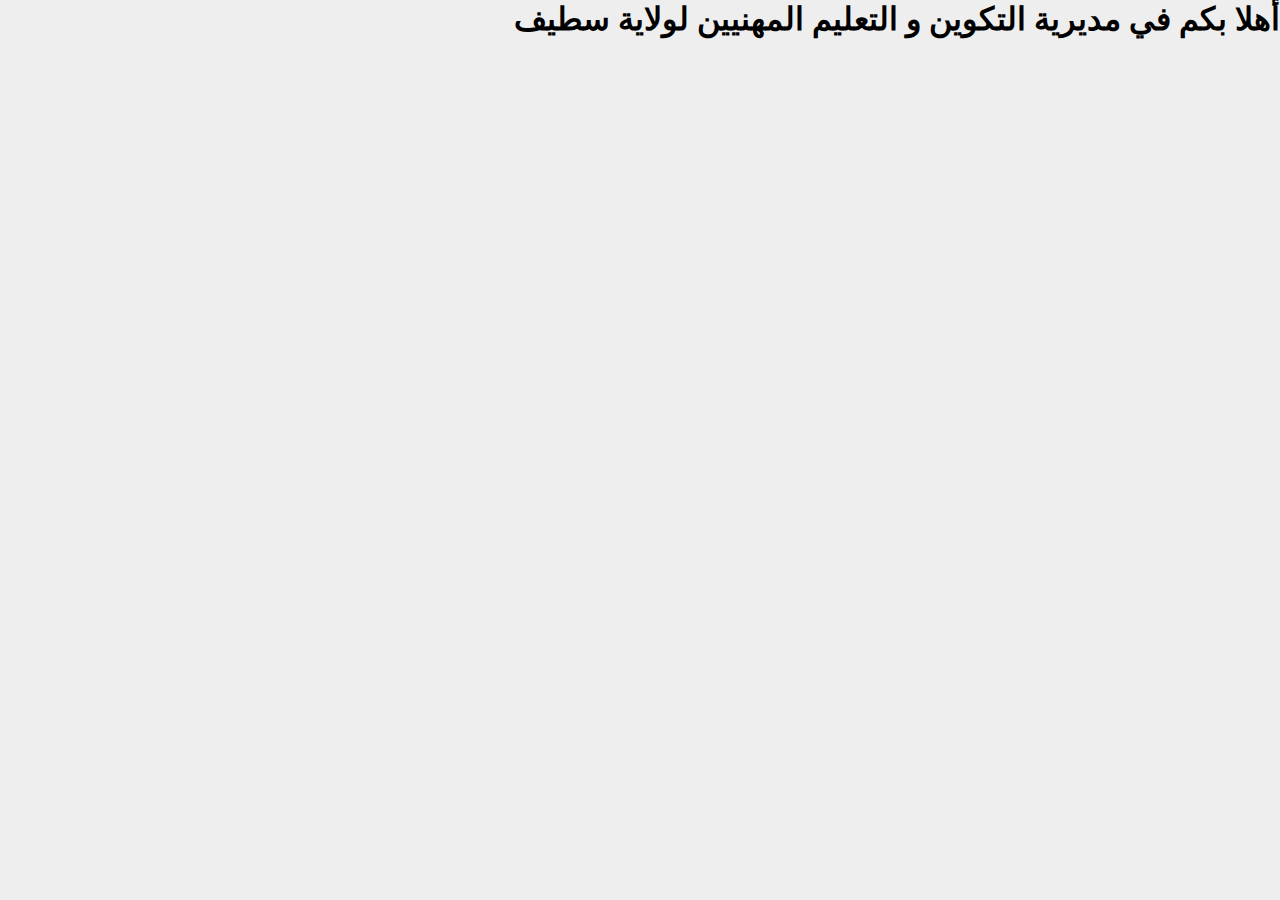
==== index.html @ 16836e50 "testing the link between html and css files" ====
<!DOCTYPE html>
<html lang="ar" dir="rtl">
<head>
	<meta charset="UTF-8">
	<meta name="viewport" content="width=device-width, initial-scale=1.0">
	<title>DFP SETIF</title>
	<link rel="stylesheet" href="https://cdnjs.cloudflare.com/ajax/libs/font-awesome/4.7.0/css/font-awesome.min.css">
	<link rel="stylesheet" href = "style.css">
</head>
<body>
</body>
	<h1>أهلا بكم في مديرية التكوين و التعليم المهنيين لولاية سطيف</h1>
</html>
---- style.css ----
* {
	margin : 0;
	padding: 0;
	background : #EEE;
}
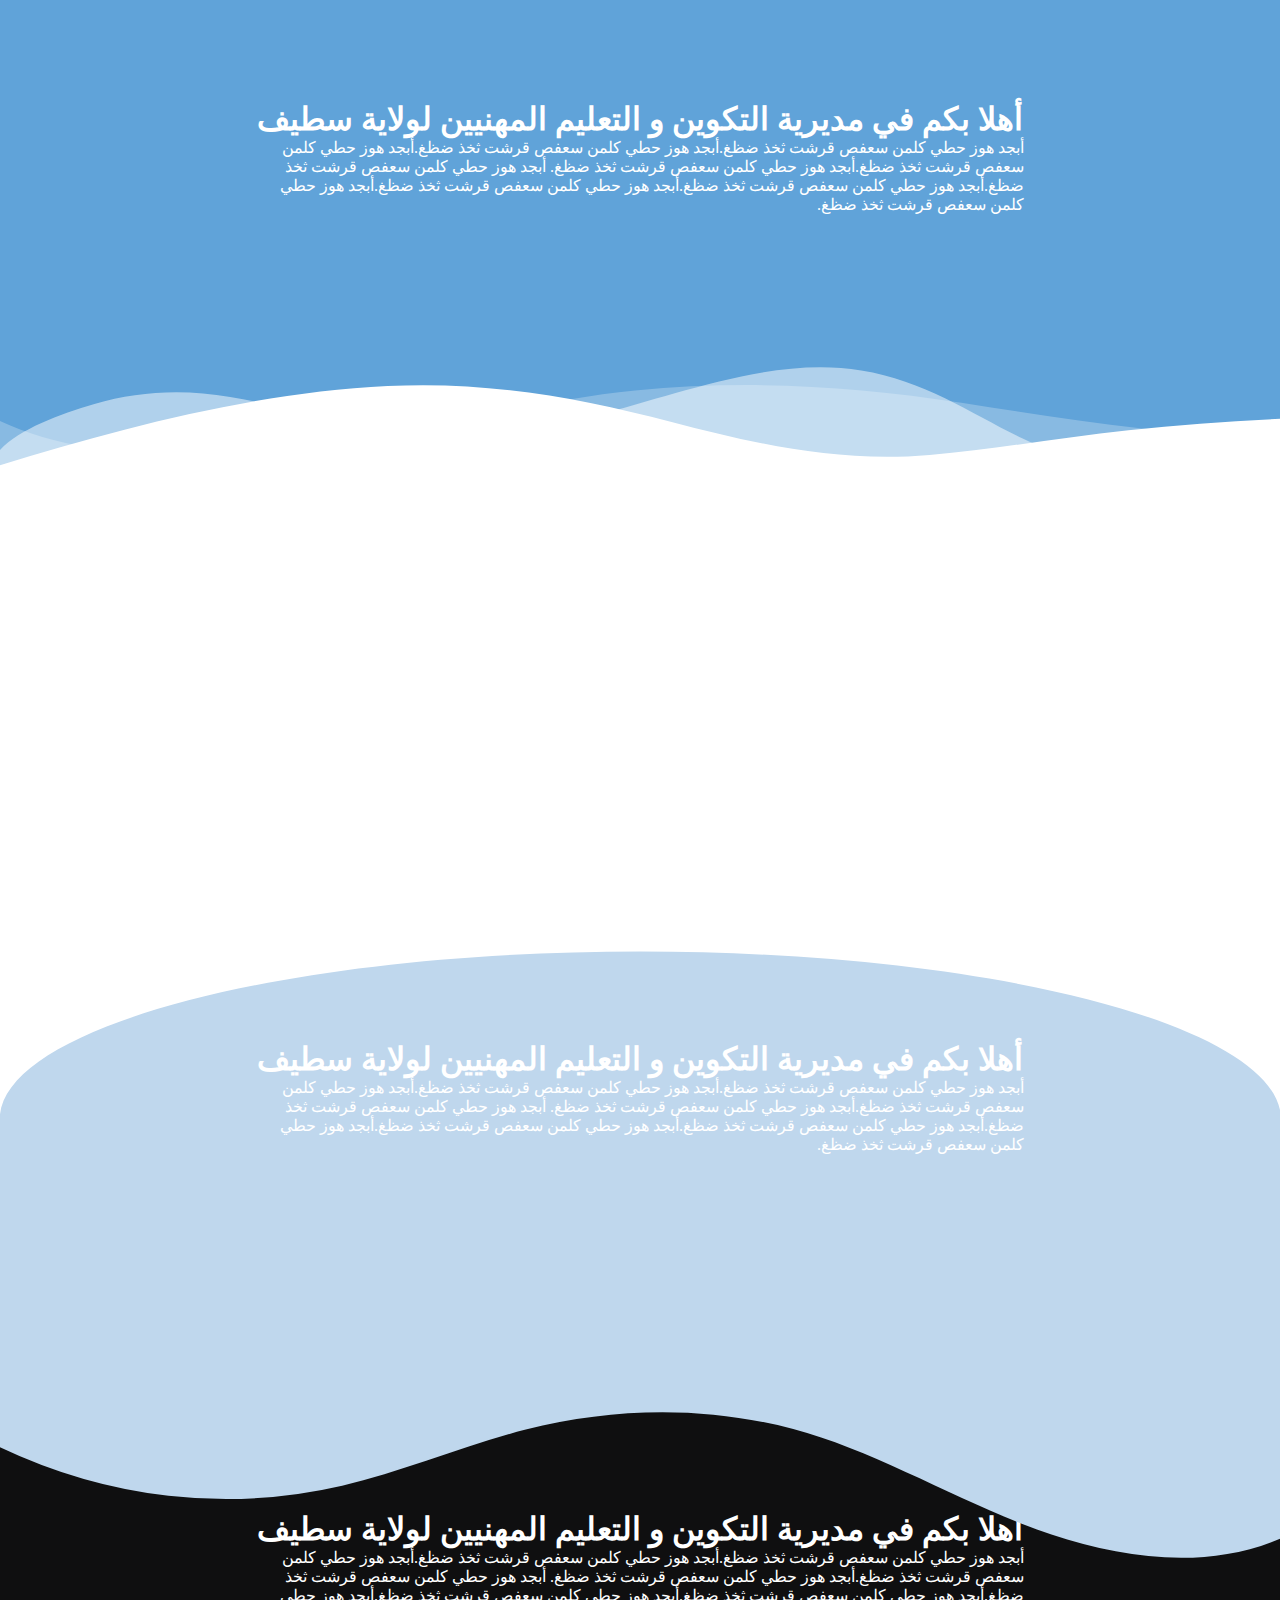
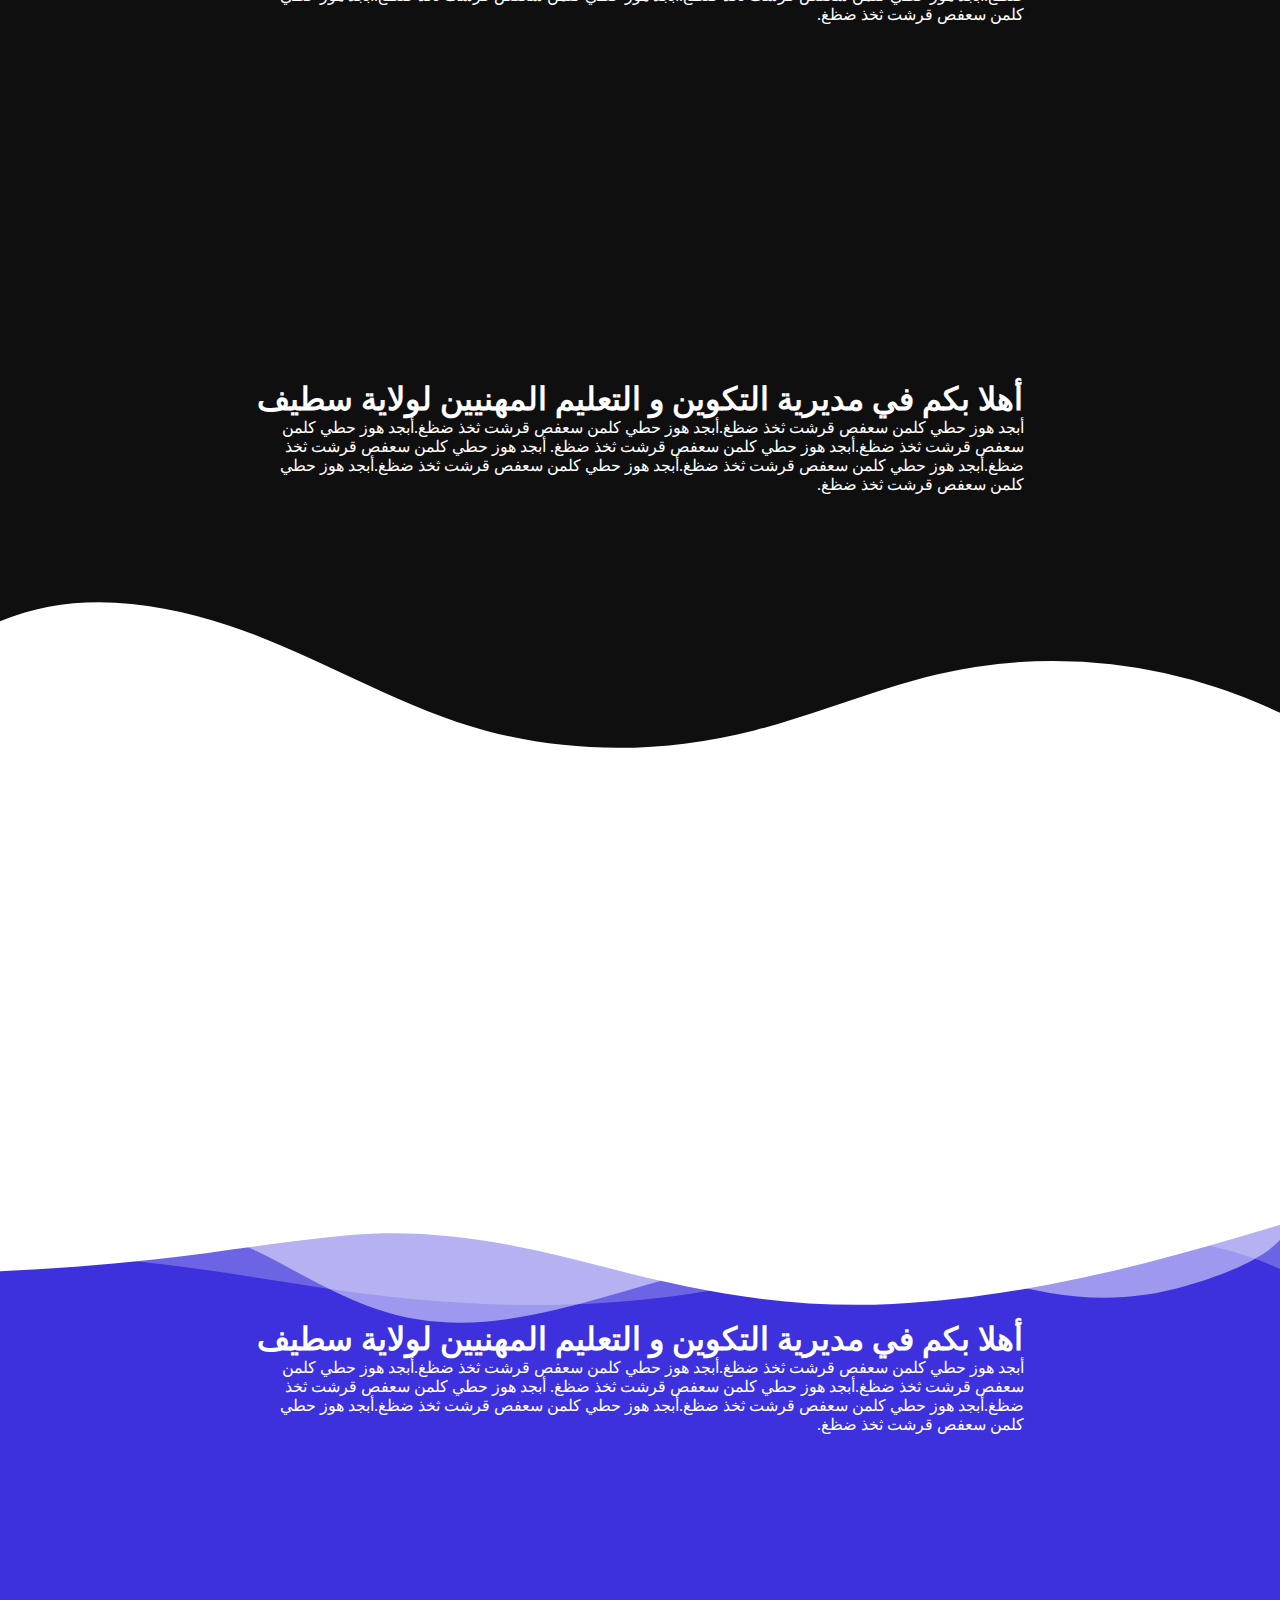
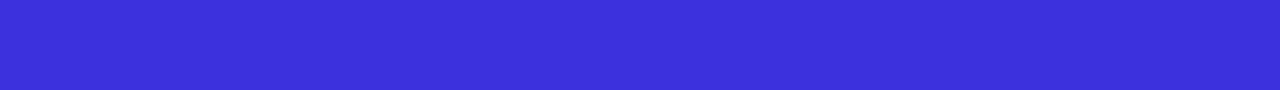
==== commit 7351219a: "creation of the sections of the project" ====
--- a/index.html
+++ b/index.html
@@ -9,5 +9,69 @@
 </head>
 <body>
 </body>
-	<h1>أهلا بكم في مديرية التكوين و التعليم المهنيين لولاية سطيف</h1>
+	<section class="blue-grotto">
+		<h1>أهلا بكم في مديرية التكوين و التعليم المهنيين لولاية سطيف</h1>
+		<p>أبجد هوز حطي كلمن سعفص قرشت ثخذ ضظغ.أبجد هوز حطي كلمن سعفص قرشت ثخذ ضظغ.أبجد هوز حطي كلمن سعفص قرشت ثخذ ضظغ.أبجد هوز حطي كلمن سعفص قرشت ثخذ ضظغ.
+			أبجد هوز حطي كلمن سعفص قرشت ثخذ ضظغ.أبجد هوز حطي كلمن سعفص قرشت ثخذ ضظغ.أبجد هوز حطي كلمن سعفص قرشت ثخذ ضظغ.أبجد هوز حطي كلمن سعفص قرشت ثخذ ضظغ.</p>
+		<div class="wave">
+			<svg data-name="Layer 1" xmlns="http://www.w3.org/2000/svg" viewBox="0 0 1200 120" preserveAspectRatio="none">
+				<path d="M0,0V46.29c47.79,22.2,103.59,32.17,158,28,70.36-5.37,136.33-33.31,206.8-37.5C438.64,32.43,512.34,53.67,583,72.05c69.27,18,138.3,24.88,209.4,13.08,36.15-6,69.85-17.84,104.45-29.34C989.49,25,1113-14.29,1200,52.47V0Z" opacity=".25" class="shape-fill"></path>
+				<path d="M0,0V15.81C13,36.92,27.64,56.86,47.69,72.05,99.41,111.27,165,111,224.58,91.58c31.15-10.15,60.09-26.07,89.67-39.8,40.92-19,84.73-46,130.83-49.67,36.26-2.85,70.9,9.42,98.6,31.56,31.77,25.39,62.32,62,103.63,73,40.44,10.79,81.35-6.69,119.13-24.28s75.16-39,116.92-43.05c59.73-5.85,113.28,22.88,168.9,38.84,30.2,8.66,59,6.17,87.09-7.5,22.43-10.89,48-26.93,60.65-49.24V0Z" opacity=".5" class="shape-fill"></path>
+				<path d="M0,0V5.63C149.93,59,314.09,71.32,475.83,42.57c43-7.64,84.23-20.12,127.61-26.46,59-8.63,112.48,12.24,165.56,35.4C827.93,77.22,886,95.24,951.2,90c86.53-7,172.46-45.71,248.8-84.81V0Z" class="shape-fill"></path>
+			</svg>
+		</div>
+	</section>
+	<section>
+		<h1>أهلا بكم في مديرية التكوين و التعليم المهنيين لولاية سطيف</h1>
+		<p>أبجد هوز حطي كلمن سعفص قرشت ثخذ ضظغ.أبجد هوز حطي كلمن سعفص قرشت ثخذ ضظغ.أبجد هوز حطي كلمن سعفص قرشت ثخذ ضظغ.أبجد هوز حطي كلمن سعفص قرشت ثخذ ضظغ.
+			أبجد هوز حطي كلمن سعفص قرشت ثخذ ضظغ.أبجد هوز حطي كلمن سعفص قرشت ثخذ ضظغ.أبجد هوز حطي كلمن سعفص قرشت ثخذ ضظغ.أبجد هوز حطي كلمن سعفص قرشت ثخذ ضظغ.</p>
+	</section>
+	<section class= "blue-baby">
+		<h1>أهلا بكم في مديرية التكوين و التعليم المهنيين لولاية سطيف</h1>
+		<p>أبجد هوز حطي كلمن سعفص قرشت ثخذ ضظغ.أبجد هوز حطي كلمن سعفص قرشت ثخذ ضظغ.أبجد هوز حطي كلمن سعفص قرشت ثخذ ضظغ.أبجد هوز حطي كلمن سعفص قرشت ثخذ ضظغ.
+			أبجد هوز حطي كلمن سعفص قرشت ثخذ ضظغ.أبجد هوز حطي كلمن سعفص قرشت ثخذ ضظغ.أبجد هوز حطي كلمن سعفص قرشت ثخذ ضظغ.أبجد هوز حطي كلمن سعفص قرشت ثخذ ضظغ.</p>
+		<div class="wave2">
+			<svg data-name="Layer 1" xmlns="http://www.w3.org/2000/svg" viewBox="0 0 1200 120" preserveAspectRatio="none">
+				<path d="M600,112.77C268.63,112.77,0,65.52,0,7.23V120H1200V7.23C1200,65.52,931.37,112.77,600,112.77Z" class="shape-fill"></path>
+			</svg>
+		</div>
+	</section>
+	<section class="dark">
+		<h1>أهلا بكم في مديرية التكوين و التعليم المهنيين لولاية سطيف</h1>
+		<p>أبجد هوز حطي كلمن سعفص قرشت ثخذ ضظغ.أبجد هوز حطي كلمن سعفص قرشت ثخذ ضظغ.أبجد هوز حطي كلمن سعفص قرشت ثخذ ضظغ.أبجد هوز حطي كلمن سعفص قرشت ثخذ ضظغ.
+			أبجد هوز حطي كلمن سعفص قرشت ثخذ ضظغ.أبجد هوز حطي كلمن سعفص قرشت ثخذ ضظغ.أبجد هوز حطي كلمن سعفص قرشت ثخذ ضظغ.أبجد هوز حطي كلمن سعفص قرشت ثخذ ضظغ.</p>
+			<div class="wave3">
+				<svg data-name="Layer 1" xmlns="http://www.w3.org/2000/svg" viewBox="0 0 1200 120" preserveAspectRatio="none">
+					<path d="M321.39,56.44c58-10.79,114.16-30.13,172-41.86,82.39-16.72,168.19-17.73,250.45-.39C823.78,31,906.67,72,985.66,92.83c70.05,18.48,146.53,26.09,214.34,3V0H0V27.35A600.21,600.21,0,0,0,321.39,56.44Z" class="shape-fill"></path>
+				</svg>
+			</div>
+	</section>
+	<section class="dark">
+		<h1>أهلا بكم في مديرية التكوين و التعليم المهنيين لولاية سطيف</h1>
+		<p>أبجد هوز حطي كلمن سعفص قرشت ثخذ ضظغ.أبجد هوز حطي كلمن سعفص قرشت ثخذ ضظغ.أبجد هوز حطي كلمن سعفص قرشت ثخذ ضظغ.أبجد هوز حطي كلمن سعفص قرشت ثخذ ضظغ.
+			أبجد هوز حطي كلمن سعفص قرشت ثخذ ضظغ.أبجد هوز حطي كلمن سعفص قرشت ثخذ ضظغ.أبجد هوز حطي كلمن سعفص قرشت ثخذ ضظغ.أبجد هوز حطي كلمن سعفص قرشت ثخذ ضظغ.</p>
+		<div class="wave4">
+			<svg data-name="Layer 1" xmlns="http://www.w3.org/2000/svg" viewBox="0 0 1200 120" preserveAspectRatio="none">
+				<path d="M321.39,56.44c58-10.79,114.16-30.13,172-41.86,82.39-16.72,168.19-17.73,250.45-.39C823.78,31,906.67,72,985.66,92.83c70.05,18.48,146.53,26.09,214.34,3V0H0V27.35A600.21,600.21,0,0,0,321.39,56.44Z" class="shape-fill"></path>
+			</svg>
+		</div>
+	</section>
+	
+	<section class= "">
+		<h1>أهلا بكم في مديرية التكوين و التعليم المهنيين لولاية سطيف</h1>
+		<p>أبجد هوز حطي كلمن سعفص قرشت ثخذ ضظغ.أبجد هوز حطي كلمن سعفص قرشت ثخذ ضظغ.أبجد هوز حطي كلمن سعفص قرشت ثخذ ضظغ.أبجد هوز حطي كلمن سعفص قرشت ثخذ ضظغ.
+			أبجد هوز حطي كلمن سعفص قرشت ثخذ ضظغ.أبجد هوز حطي كلمن سعفص قرشت ثخذ ضظغ.أبجد هوز حطي كلمن سعفص قرشت ثخذ ضظغ.أبجد هوز حطي كلمن سعفص قرشت ثخذ ضظغ.</p>
+	</section>
+	<section class= "blue">
+		<h1>أهلا بكم في مديرية التكوين و التعليم المهنيين لولاية سطيف</h1>
+		<p>أبجد هوز حطي كلمن سعفص قرشت ثخذ ضظغ.أبجد هوز حطي كلمن سعفص قرشت ثخذ ضظغ.أبجد هوز حطي كلمن سعفص قرشت ثخذ ضظغ.أبجد هوز حطي كلمن سعفص قرشت ثخذ ضظغ.
+			أبجد هوز حطي كلمن سعفص قرشت ثخذ ضظغ.أبجد هوز حطي كلمن سعفص قرشت ثخذ ضظغ.أبجد هوز حطي كلمن سعفص قرشت ثخذ ضظغ.أبجد هوز حطي كلمن سعفص قرشت ثخذ ضظغ.</p>
+		<div class="wave-footer">
+			<svg data-name="Layer 1" xmlns="http://www.w3.org/2000/svg" viewBox="0 0 1200 120" preserveAspectRatio="none">
+				<path d="M0,0V46.29c47.79,22.2,103.59,32.17,158,28,70.36-5.37,136.33-33.31,206.8-37.5C438.64,32.43,512.34,53.67,583,72.05c69.27,18,138.3,24.88,209.4,13.08,36.15-6,69.85-17.84,104.45-29.34C989.49,25,1113-14.29,1200,52.47V0Z" opacity=".25" class="shape-fill"></path>
+				<path d="M0,0V15.81C13,36.92,27.64,56.86,47.69,72.05,99.41,111.27,165,111,224.58,91.58c31.15-10.15,60.09-26.07,89.67-39.8,40.92-19,84.73-46,130.83-49.67,36.26-2.85,70.9,9.42,98.6,31.56,31.77,25.39,62.32,62,103.63,73,40.44,10.79,81.35-6.69,119.13-24.28s75.16-39,116.92-43.05c59.73-5.85,113.28,22.88,168.9,38.84,30.2,8.66,59,6.17,87.09-7.5,22.43-10.89,48-26.93,60.65-49.24V0Z" opacity=".5" class="shape-fill"></path>
+				<path d="M0,0V5.63C149.93,59,314.09,71.32,475.83,42.57c43-7.64,84.23-20.12,127.61-26.46,59-8.63,112.48,12.24,165.56,35.4C827.93,77.22,886,95.24,951.2,90c86.53-7,172.46-45.71,248.8-84.81V0Z" class="shape-fill"></path>
+			</svg>
+		</div>
+	</section>
 </html>--- a/style.css
+++ b/style.css
@@ -1,5 +1,128 @@
+@import url('https://fonts.googleapis.com/css2?family=El+Messiri:wght@400;500;600&display=swap');
 * {
 	margin : 0;
 	padding: 0;
-	background : #EEE;
+	font-family : 'Playfair Display',serif;
+	color : #FFF;
+}
+section {
+	position : relative;
+	display : flex;
+	flex-direction : column;
+	align-items : center;
+	min-height : 30vh;
+	padding : 100px 20vw;
+}
+.blue {
+	background : #3c31dd;
+}
+.blue-grotto {
+	background-color : #60A3D9;
+}
+.blue-baby {
+	background-color : #BFD7ED;
+}
+.red-orange {
+	background : #FF4500;
+}
+.pink {
+	background : #ff0066;
+}
+.dark {
+	background : #0f0f10;
+}
+
+.wave {
+    position: absolute;
+    bottom: 0;
+    left: 0;
+    width: 100%;
+    overflow: hidden;
+    line-height: 0;
+    transform: rotate(180deg);
+}
+
+.wave svg {
+    position: relative;
+    display: block;
+    width: calc(146% + 1.3px);
+    height: 112px;
+}
+
+.wave2 {
+    position: absolute;
+    top: 0;
+    left: 0;
+    width: 100%;
+    overflow: hidden;
+    line-height: 0;
+    transform: rotate(180deg);
+}
+
+.wave2 svg {
+    position: relative;
+    display: block;
+    width: calc(100% + 1.3px);
+    height: 191px;
+}
+.wave .shape-fill,
+.wave2 .shape-fill,
+.wave4 .shape-fill {
+    fill: #FFFFFF;
+}
+
+.wave3 {
+    position: absolute;
+    top: 0;
+    left: 0;
+    width: 100%;
+    overflow: hidden;
+    line-height: 0;
+}
+
+.wave3 svg {
+    position: relative;
+    display: block;
+    width: calc(100% + 1.3px);
+    height: 161px;
+}
+
+.wave3 .shape-fill {
+    fill: #BFD7ED;
+}
+.wave4 {
+    position: absolute;
+    bottom: 0;
+    left: 0;
+    width: 100%;
+    overflow: hidden;
+    line-height: 0;
+    transform: rotate(180deg);
+}
+
+.wave4 svg {
+    position: relative;
+    display: block;
+    width: calc(100% + 1.3px);
+    height: 161px;
+}
+
+.wave-footer {
+    position: absolute;
+    top: 0;
+    left: 0;
+    width: 100%;
+    overflow: hidden;
+    line-height: 0;
+}
+
+.wave-footer svg {
+    position: relative;
+    display: block;
+    width: calc(146% + 1.3px);
+    height: 112px;
+}
+
+.wave-footer {
+    fill: #FFFFFF;
 }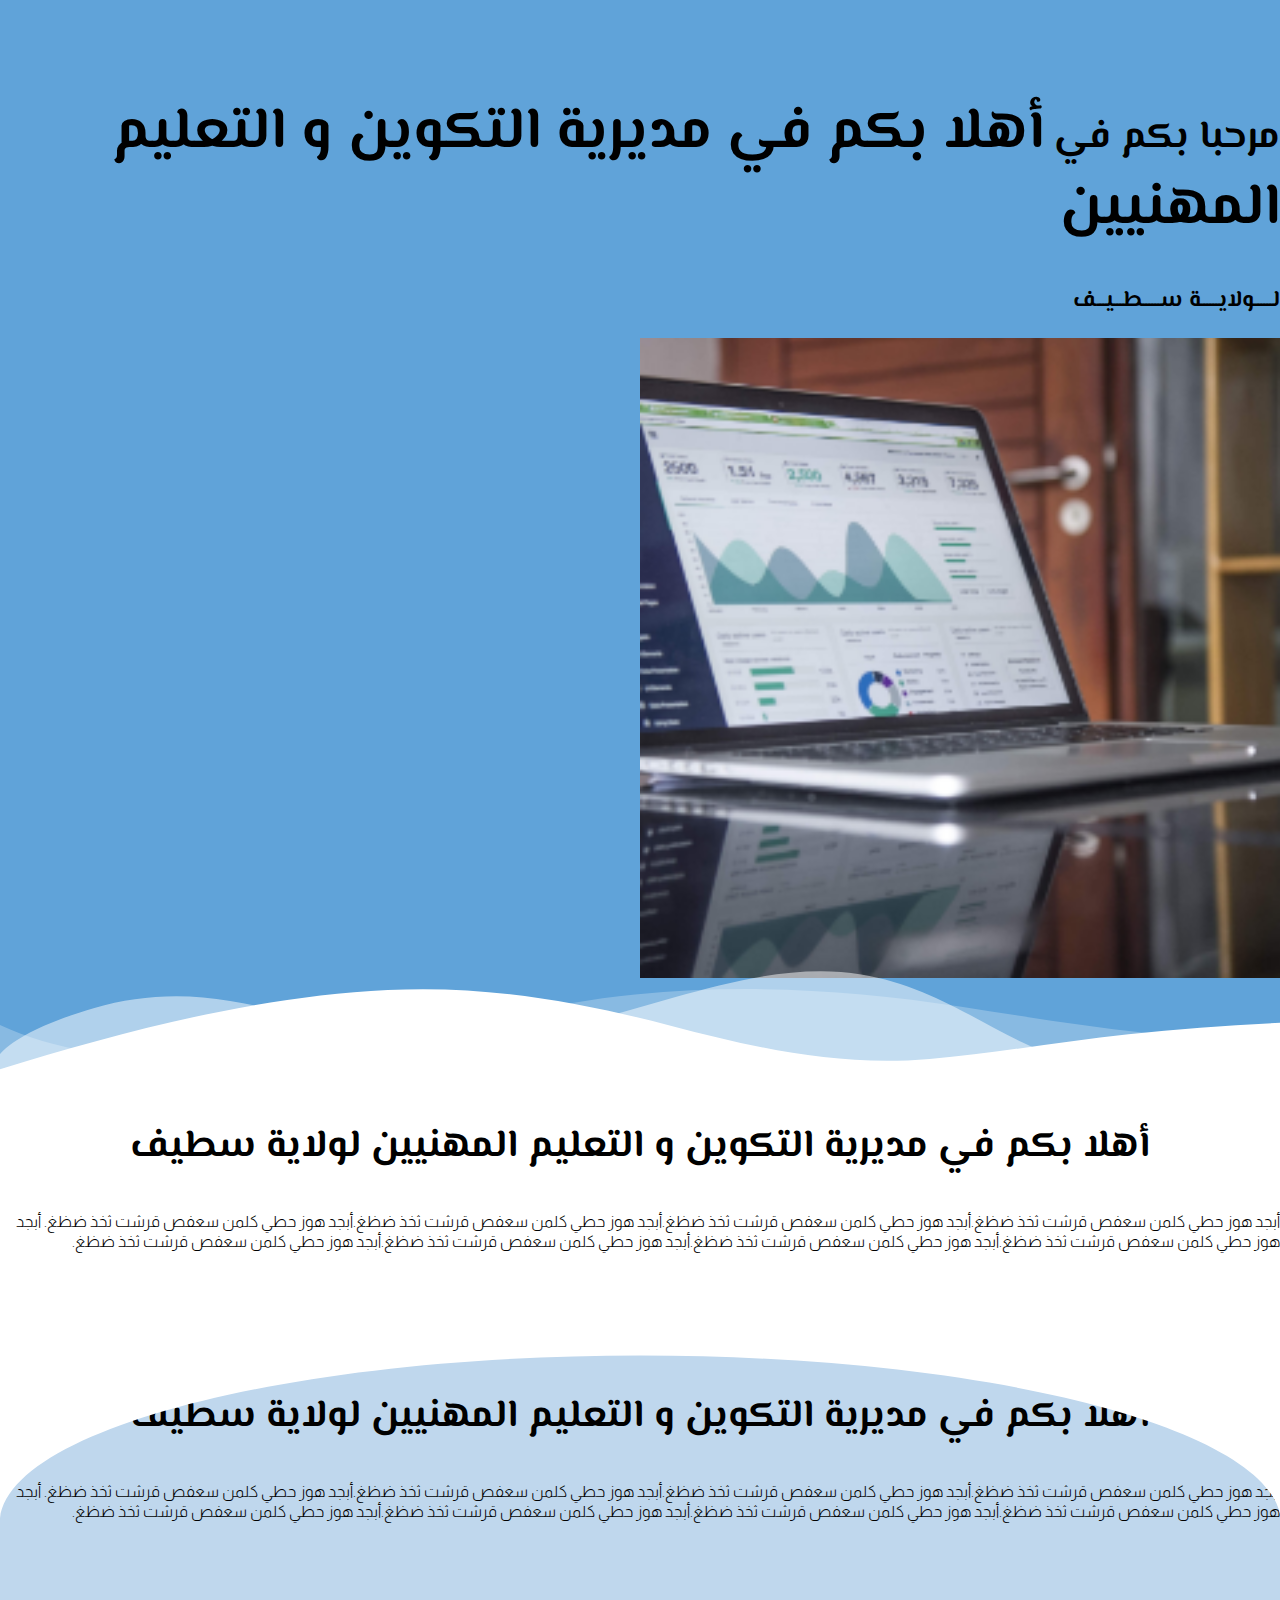
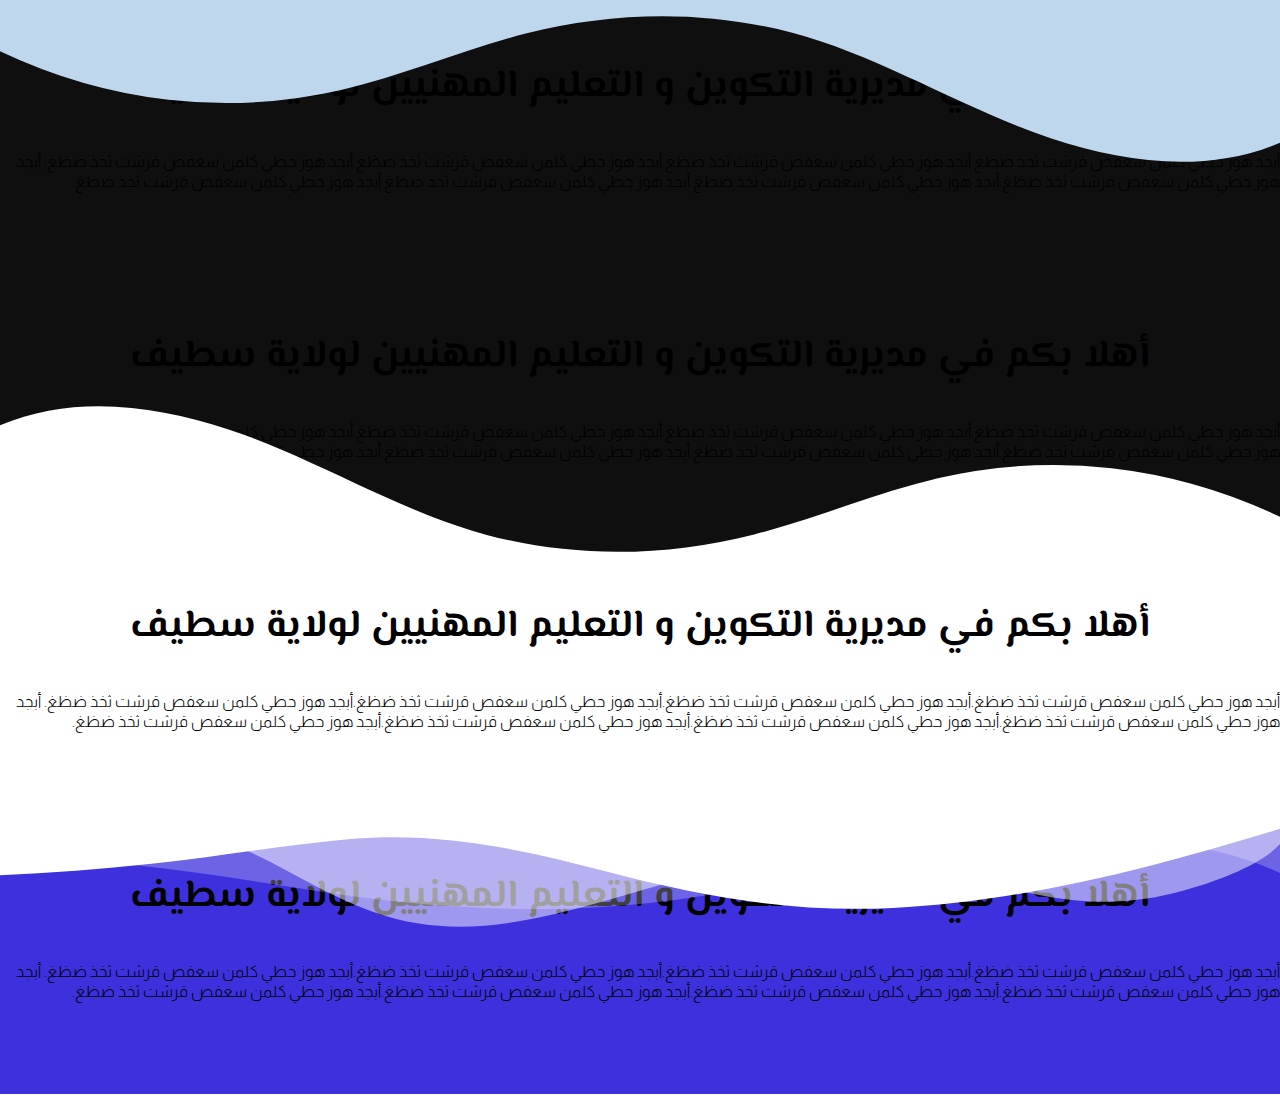
==== commit c0123855: "add header code, img folder" ====
--- a/index.html
+++ b/index.html
@@ -10,9 +10,13 @@
 <body>
 </body>
 	<section class="blue-grotto">
-		<h1>أهلا بكم في مديرية التكوين و التعليم المهنيين لولاية سطيف</h1>
-		<p>أبجد هوز حطي كلمن سعفص قرشت ثخذ ضظغ.أبجد هوز حطي كلمن سعفص قرشت ثخذ ضظغ.أبجد هوز حطي كلمن سعفص قرشت ثخذ ضظغ.أبجد هوز حطي كلمن سعفص قرشت ثخذ ضظغ.
-			أبجد هوز حطي كلمن سعفص قرشت ثخذ ضظغ.أبجد هوز حطي كلمن سعفص قرشت ثخذ ضظغ.أبجد هوز حطي كلمن سعفص قرشت ثخذ ضظغ.أبجد هوز حطي كلمن سعفص قرشت ثخذ ضظغ.</p>
+		<header class="hero">
+			<div class="intro">
+				<h1 class = "title">مرحبا بكم في <strong>أهلا بكم في مديرية التكوين و التعليم المهنيين </strong></h1>
+				<h3 class = "subtitle section__sebtitle--intro">لــــــولايــــــة ســــــطـــيـــف</h3>
+				<img src = "img/component6.png" alt = "" class= "intro-img">
+			</div>
+		</header>	
 		<div class="wave">
 			<svg data-name="Layer 1" xmlns="http://www.w3.org/2000/svg" viewBox="0 0 1200 120" preserveAspectRatio="none">
 				<path d="M0,0V46.29c47.79,22.2,103.59,32.17,158,28,70.36-5.37,136.33-33.31,206.8-37.5C438.64,32.43,512.34,53.67,583,72.05c69.27,18,138.3,24.88,209.4,13.08,36.15-6,69.85-17.84,104.45-29.34C989.49,25,1113-14.29,1200,52.47V0Z" opacity=".25" class="shape-fill"></path>
--- a/style.css
+++ b/style.css
@@ -1,9 +1,61 @@
 @import url('https://fonts.googleapis.com/css2?family=El+Messiri:wght@400;500;600&display=swap');
-* {
+
+@import url('https://fonts.googleapis.com/css2?family=Almarai:wght@300;400;700;800&display=swap');
+/* set my common variables */
+:root{
+	--clr-white : #FFF;
+	--clr-blue  : #3c31dd;
+	--clr-blue-baby : #BFD7ED;
+	--clr-blue-grotto : #60A3D9;
+	--clr-red-orange : #FF4500;
+	--clr-dark : #0f0f10;
+	
+	--ff-primary : 'El Messiri', sans-serif;
+	--ff-accent  : 'Almarai', sans-serif;
+	
+	--fw-bold: 900;
+	
+	--bs : 0.25em 0.25em 0.75em rgba(0,0,0,0.25),
+			0.125em 0.125em 0.25em rgba(0,0,0,0.15);
+	--bs-accent : inset 5px 5px 5px rgba(0,0,0,0.2),
+				  inset -5px -5px 15px rgba(255,255,255,0.1),
+				  5px 5px 15px rgba(0,0,0,0.3),
+				  -5px -5px 15px rgba(255,255,255,0.1);
+	
+}
+/* set the common rules in css */
+*,
+*::before,
+*::after {
+	-webkit-box-sizing : border-box;
+	box-sizing : border-box;
+}
+html {
+	scroll-behavior : smooth;
+}
+body {
+	font-family : var(--ff-primary);
+	font-weight : 400;
+	font-size : 1.2125rem;
+	line-height : 1.3;
+}
+body,
+h1,
+h2,
+h3,
+p {
 	margin : 0;
-	padding: 0;
-	font-family : 'Playfair Display',serif;
-	color : #FFF;
+	margin-bottom : 1em;
+}
+p {
+	font-family : var(--ff-accent);
+	font-weight : 300;
+	font-size : 1rem;
+	line-height : 1.3;
+}
+strong {
+	font-weight : var(--fw-bold);
+	font-size : 1.5em;
 }
 section {
 	position : relative;
@@ -13,23 +65,52 @@
 	min-height : 30vh;
 	padding : 100px 20vw;
 }
+img {
+	display : block;
+	max-width : 100%;
+}
+@media (min-width : 40em){
+	img {
+		min-width : 50%;
+	}
+}
+.split {
+	display : flex;
+	flex-direction : column;
+}
+@media (min-width : 40em){
+	.split {
+		flex-direction : row;
+	}
+	.split > * {
+		flex-basis : 100%;
+	}
+	.split > * + * {
+		margin-right : 2em;
+	}
+} 
+.text-center {
+	text-align : center;
+}
+header,
+section {
+	padding : 3rem 0;
+}
 .blue {
-	background : #3c31dd;
+	background : var(--clr-blue);
 }
 .blue-grotto {
-	background-color : #60A3D9;
+	background-color : var(--clr-blue-grotto);
 }
 .blue-baby {
-	background-color : #BFD7ED;
+	background-color : var(--clr-blue-baby);
 }
 .red-orange {
-	background : #FF4500;
-}
-.pink {
-	background : #ff0066;
-}
+	background : var(--clr-red-orange);
+}
+
 .dark {
-	background : #0f0f10;
+	background : var(--clr-dark);
 }
 
 .wave {
@@ -68,7 +149,7 @@
 .wave .shape-fill,
 .wave2 .shape-fill,
 .wave4 .shape-fill {
-    fill: #FFFFFF;
+    fill: var(--clr-white);
 }
 
 .wave3 {
@@ -88,7 +169,7 @@
 }
 
 .wave3 .shape-fill {
-    fill: #BFD7ED;
+    fill: var(--clr-blue-baby);
 }
 .wave4 {
     position: absolute;
@@ -124,5 +205,5 @@
 }
 
 .wave-footer {
-    fill: #FFFFFF;
+    fill: var(--clr-white);
 }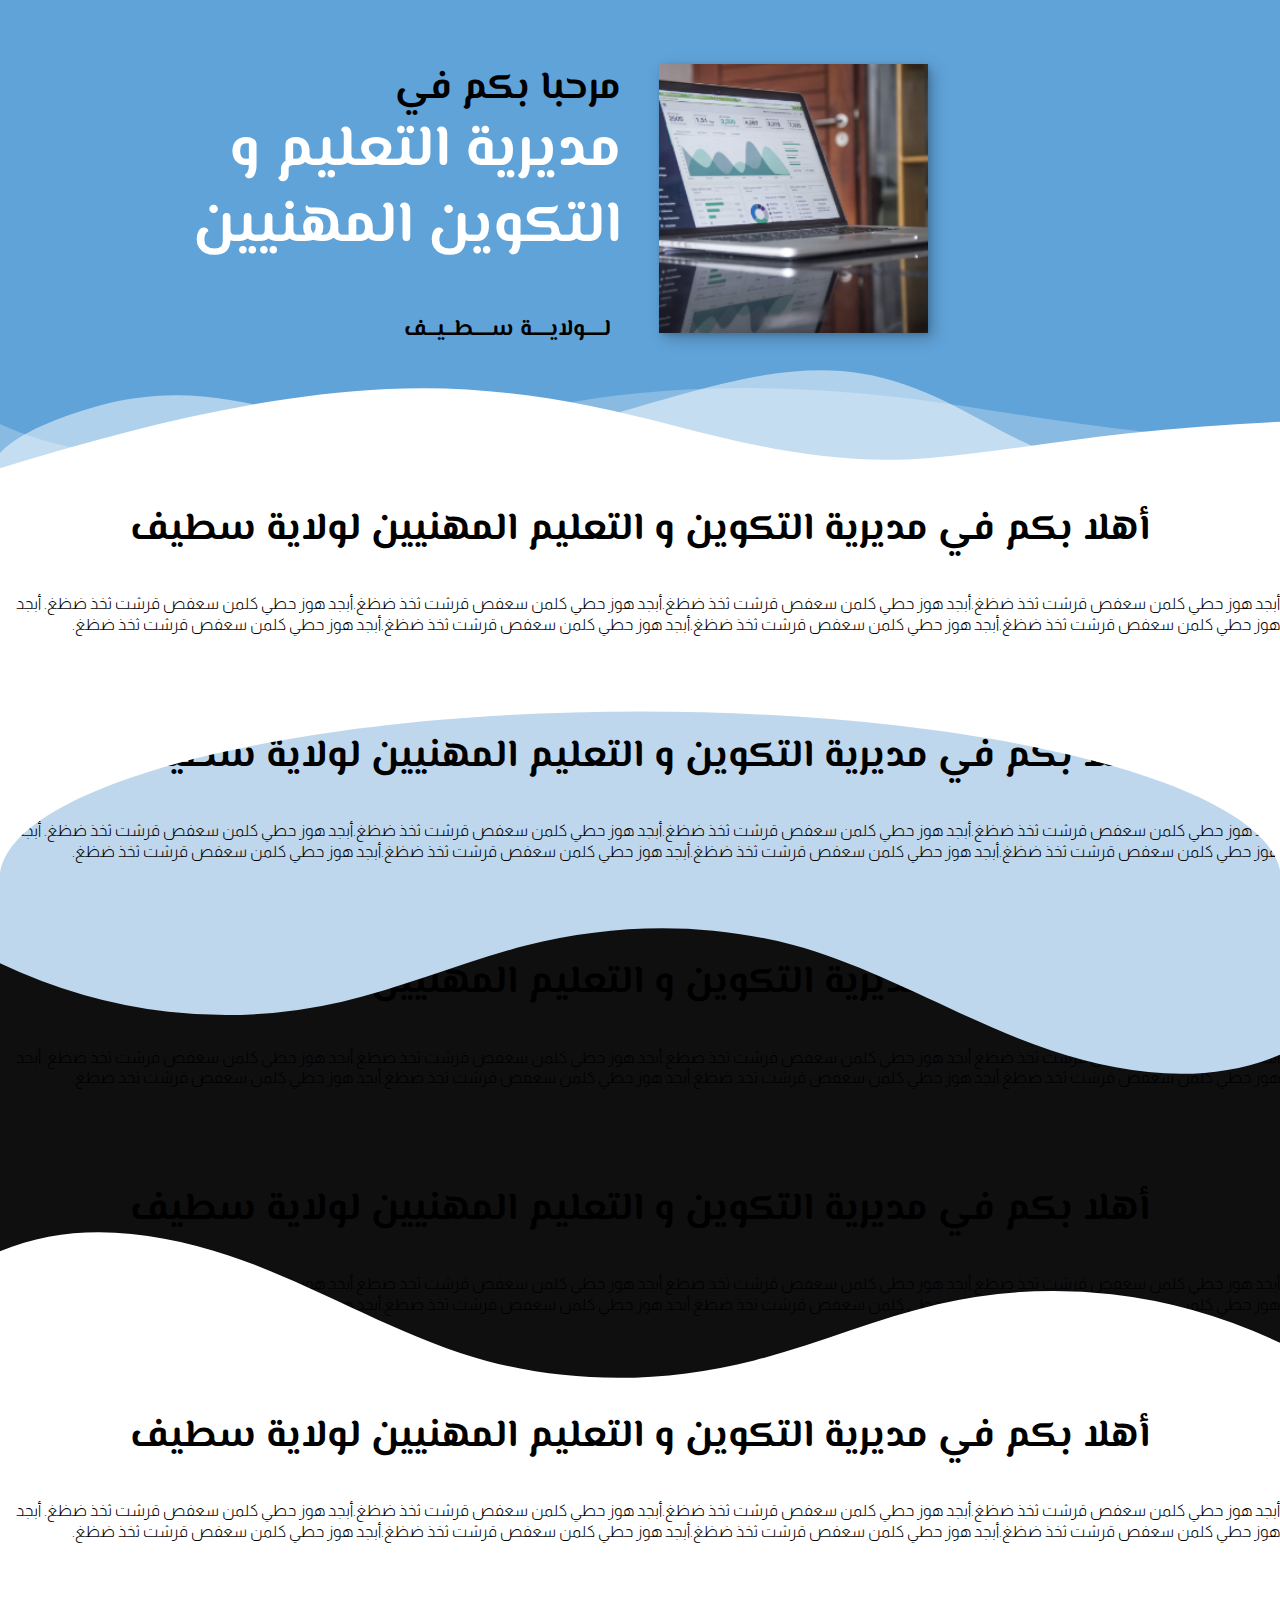
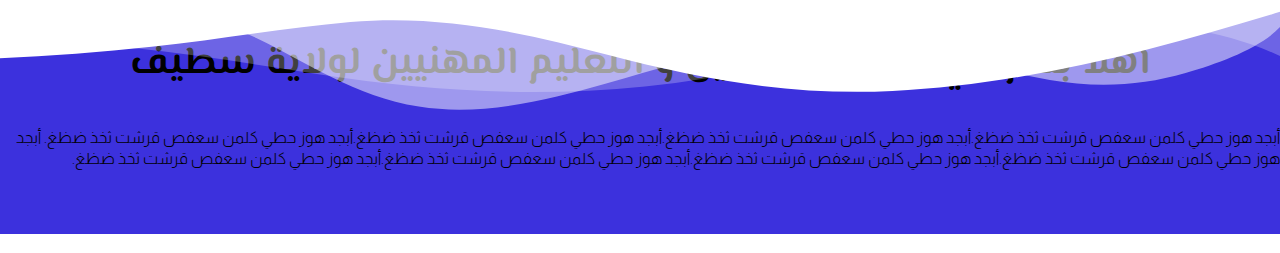
==== commit 0aa953a3: "fixing the header" ====
--- a/index.html
+++ b/index.html
@@ -10,11 +10,16 @@
 <body>
 </body>
 	<section class="blue-grotto">
-		<header class="hero">
-			<div class="intro">
-				<h1 class = "title">مرحبا بكم في <strong>أهلا بكم في مديرية التكوين و التعليم المهنيين </strong></h1>
+		<header class="hero text-center">
+			<div class="intro split">
+				<div>
+				<img src = "img/component6.png" alt = "" class= "intro-img">
+				</div>
+				<div class="intro__titles">
+				<h1 class = "title">مرحبا بكم في <strong>مديرية التعليم و التكوين المهنيين</strong></h1>
 				<h3 class = "subtitle section__sebtitle--intro">لــــــولايــــــة ســــــطـــيـــف</h3>
-				<img src = "img/component6.png" alt = "" class= "intro-img">
+				</div>
+				
 			</div>
 		</header>	
 		<div class="wave">
--- a/style.css
+++ b/style.css
@@ -62,8 +62,7 @@
 	display : flex;
 	flex-direction : column;
 	align-items : center;
-	min-height : 30vh;
-	padding : 100px 20vw;
+	
 }
 img {
 	display : block;
@@ -94,7 +93,7 @@
 }
 header,
 section {
-	padding : 3rem 0;
+	padding : 2rem 0 3rem;
 }
 .blue {
 	background : var(--clr-blue);
@@ -206,4 +205,43 @@
 
 .wave-footer {
     fill: var(--clr-white);
+}
+/*header section*/
+.title strong {
+	display : block;
+	color : var(--clr-white);
+}
+.subtitle {
+	padding : 10px;
+	background : var(--clr-primary-400);
+	color  : var(--clr-neutral-100);
+	margin-bottom : 1em;
+}
+.intro-img {
+	box-shadow : var(--bs);
+	/*float : left;*/
+
+}
+.intro {
+	padding : 0 1em;
+}
+
+.title {}
+.intro__titles {
+	
+	text-align : right;
+}
+.section__sebtitle--intro {
+	display : block;
+}
+@media (min-width : 600px){
+	.intro {
+	
+	}
+	.intro-img {
+		float : left;
+	}
+	.section__sebtitle--intro {
+		
+	}
 }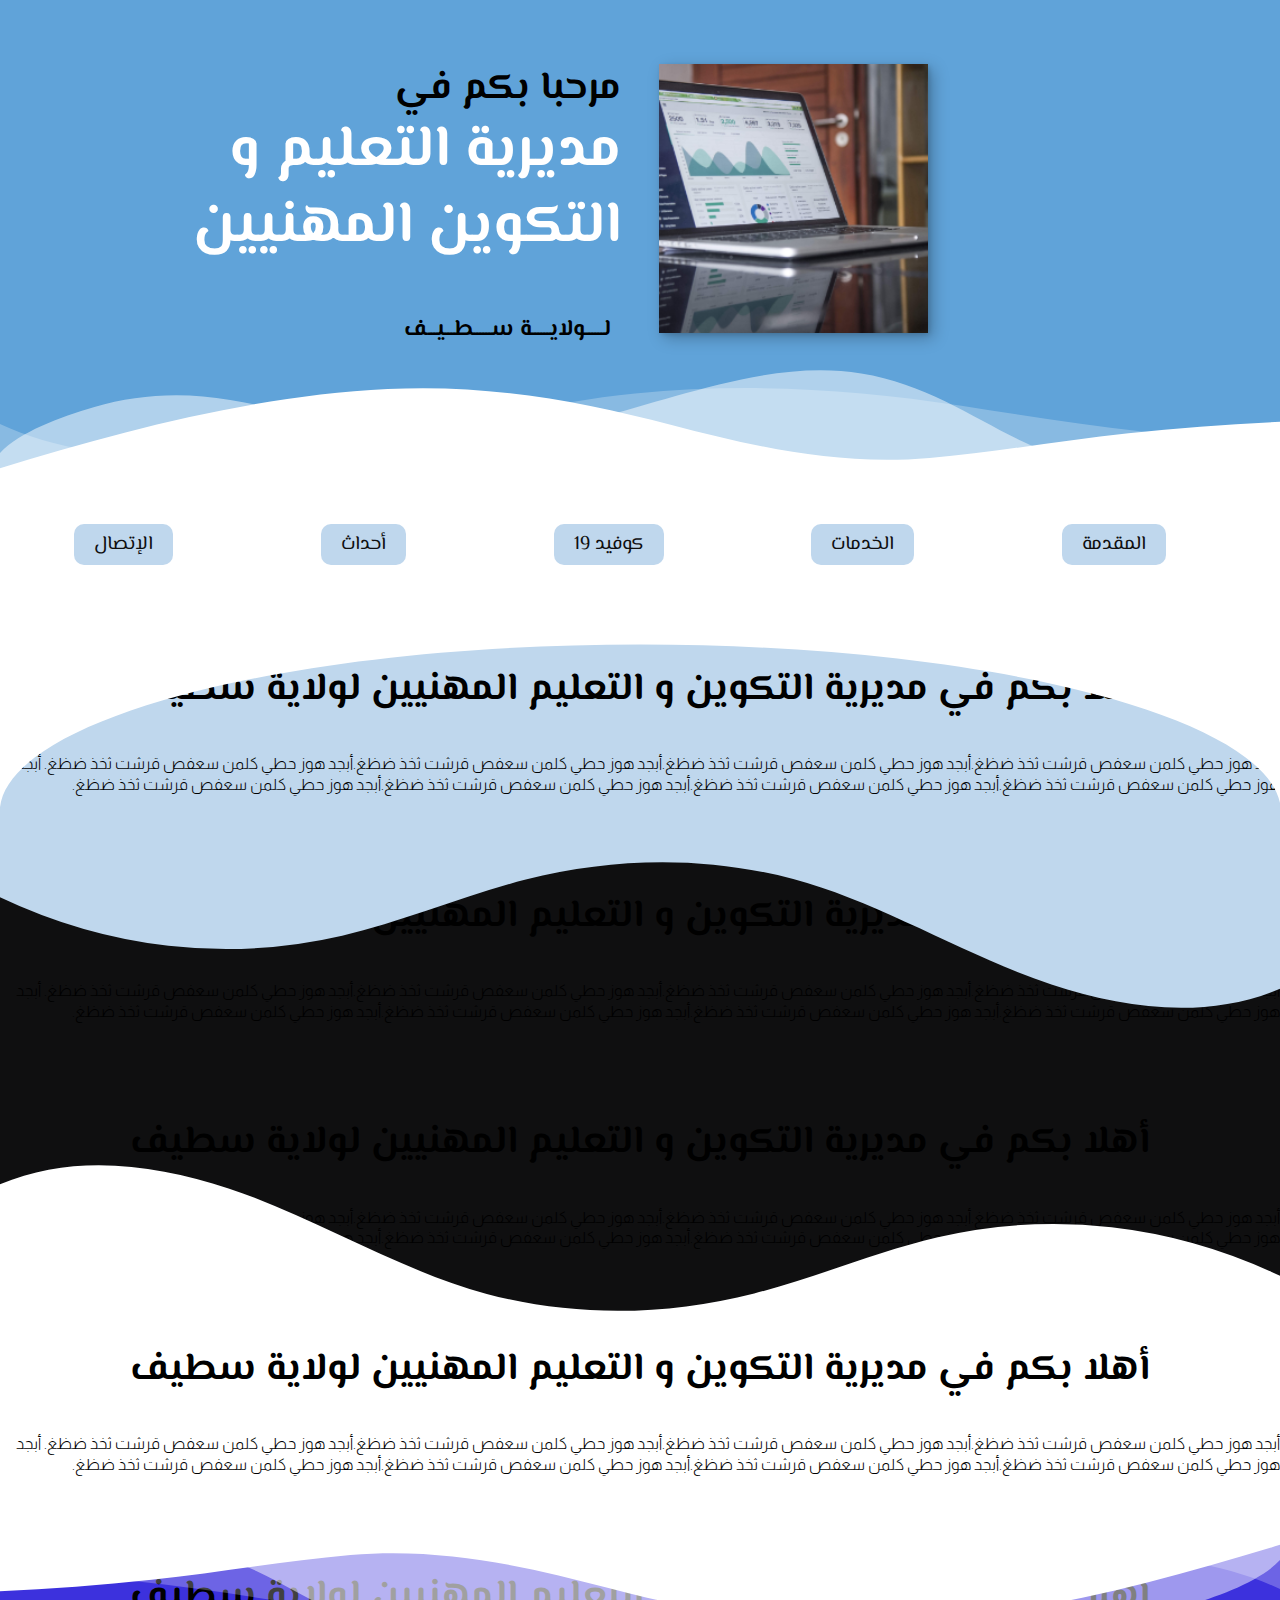
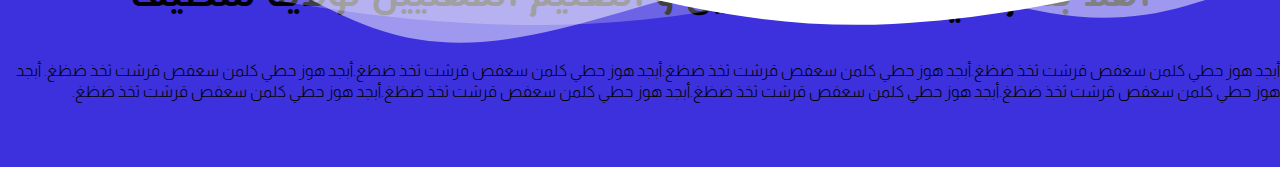
==== commit 95bdd049: "add the navigation bar" ====
--- a/index.html
+++ b/index.html
@@ -8,7 +8,6 @@
 	<link rel="stylesheet" href = "style.css">
 </head>
 <body>
-</body>
 	<section class="blue-grotto">
 		<header class="hero text-center">
 			<div class="intro split">
@@ -30,10 +29,20 @@
 			</svg>
 		</div>
 	</section>
-	<section>
-		<h1>أهلا بكم في مديرية التكوين و التعليم المهنيين لولاية سطيف</h1>
-		<p>أبجد هوز حطي كلمن سعفص قرشت ثخذ ضظغ.أبجد هوز حطي كلمن سعفص قرشت ثخذ ضظغ.أبجد هوز حطي كلمن سعفص قرشت ثخذ ضظغ.أبجد هوز حطي كلمن سعفص قرشت ثخذ ضظغ.
-			أبجد هوز حطي كلمن سعفص قرشت ثخذ ضظغ.أبجد هوز حطي كلمن سعفص قرشت ثخذ ضظغ.أبجد هوز حطي كلمن سعفص قرشت ثخذ ضظغ.أبجد هوز حطي كلمن سعفص قرشت ثخذ ضظغ.</p>
+	<section class="navigation">
+		<div class="nav">
+			<span id = "hamburger" onclick = "openMenu()">☰</span>
+			<div  id = "menu" class="nav__menu">
+				<span id="close-menu" onclick = "closeMenu()">x</span>
+				<ul class = "menu__list">
+					<a href = "#about"><li>المقدمة</li></a>
+					<a href = "#services"><li>الخدمات</li></a>
+					<a href = "#covid"><li>كوفيد 19</li></a>
+					<a href = "#caravane"><li>أحداث</li></a>
+					<a href = "#contact"><li>الإتصال</li></a>	
+				</ul>
+			</div>
+		</div>
 	</section>
 	<section class= "blue-baby">
 		<h1>أهلا بكم في مديرية التكوين و التعليم المهنيين لولاية سطيف</h1>
@@ -83,4 +92,15 @@
 			</svg>
 		</div>
 	</section>
+<script>
+	function openMenu(){
+		document.getElementById("hamburger").style.display = "none";
+		document.getElementById("menu").style.display = "block";
+	}
+	function closeMenu() {
+		document.getElementById("hamburger").style.display = "block";
+		document.getElementById("menu").style.display = "none";
+	}
+</script>
+</body>
 </html>--- a/style.css
+++ b/style.css
@@ -128,7 +128,53 @@
     width: calc(146% + 1.3px);
     height: 112px;
 }
-
+/* menu */
+span { cursor : pointer; }
+.navigation {
+	align-items : normal;
+}
+#hamburger {
+	display : block;
+}
+#menu {
+	display : none;
+}
+.menu__list {
+	list-style : none;
+	display : flex;
+	flex-direction : column;
+	justify-content: space-around;
+	
+}
+.menu__list a  {
+	padding : 8px 20px;
+	text-decoration : none;
+	color : var(--clr-dark);
+	transition :  background 0.5s;
+	border-radius : 10px;
+}
+.menu__list a:hover {	
+	background : var(--clr-blue-grotto)!important;
+}		
+@media (min-width : 40em) {
+		#hamburger, 
+		#close-menu {
+			display : none!important;
+		}
+		#menu {
+			display : block!important;
+		}
+		.menu__list {
+			align-items: center;
+			flex-direction : row;
+			
+		}
+		.menu__list a {
+			background-color : var(--clr-blue-baby);
+		}
+		
+}
+/* menu */
 .wave2 {
     position: absolute;
     top: 0;
@@ -219,8 +265,6 @@
 }
 .intro-img {
 	box-shadow : var(--bs);
-	/*float : left;*/
-
 }
 .intro {
 	padding : 0 1em;
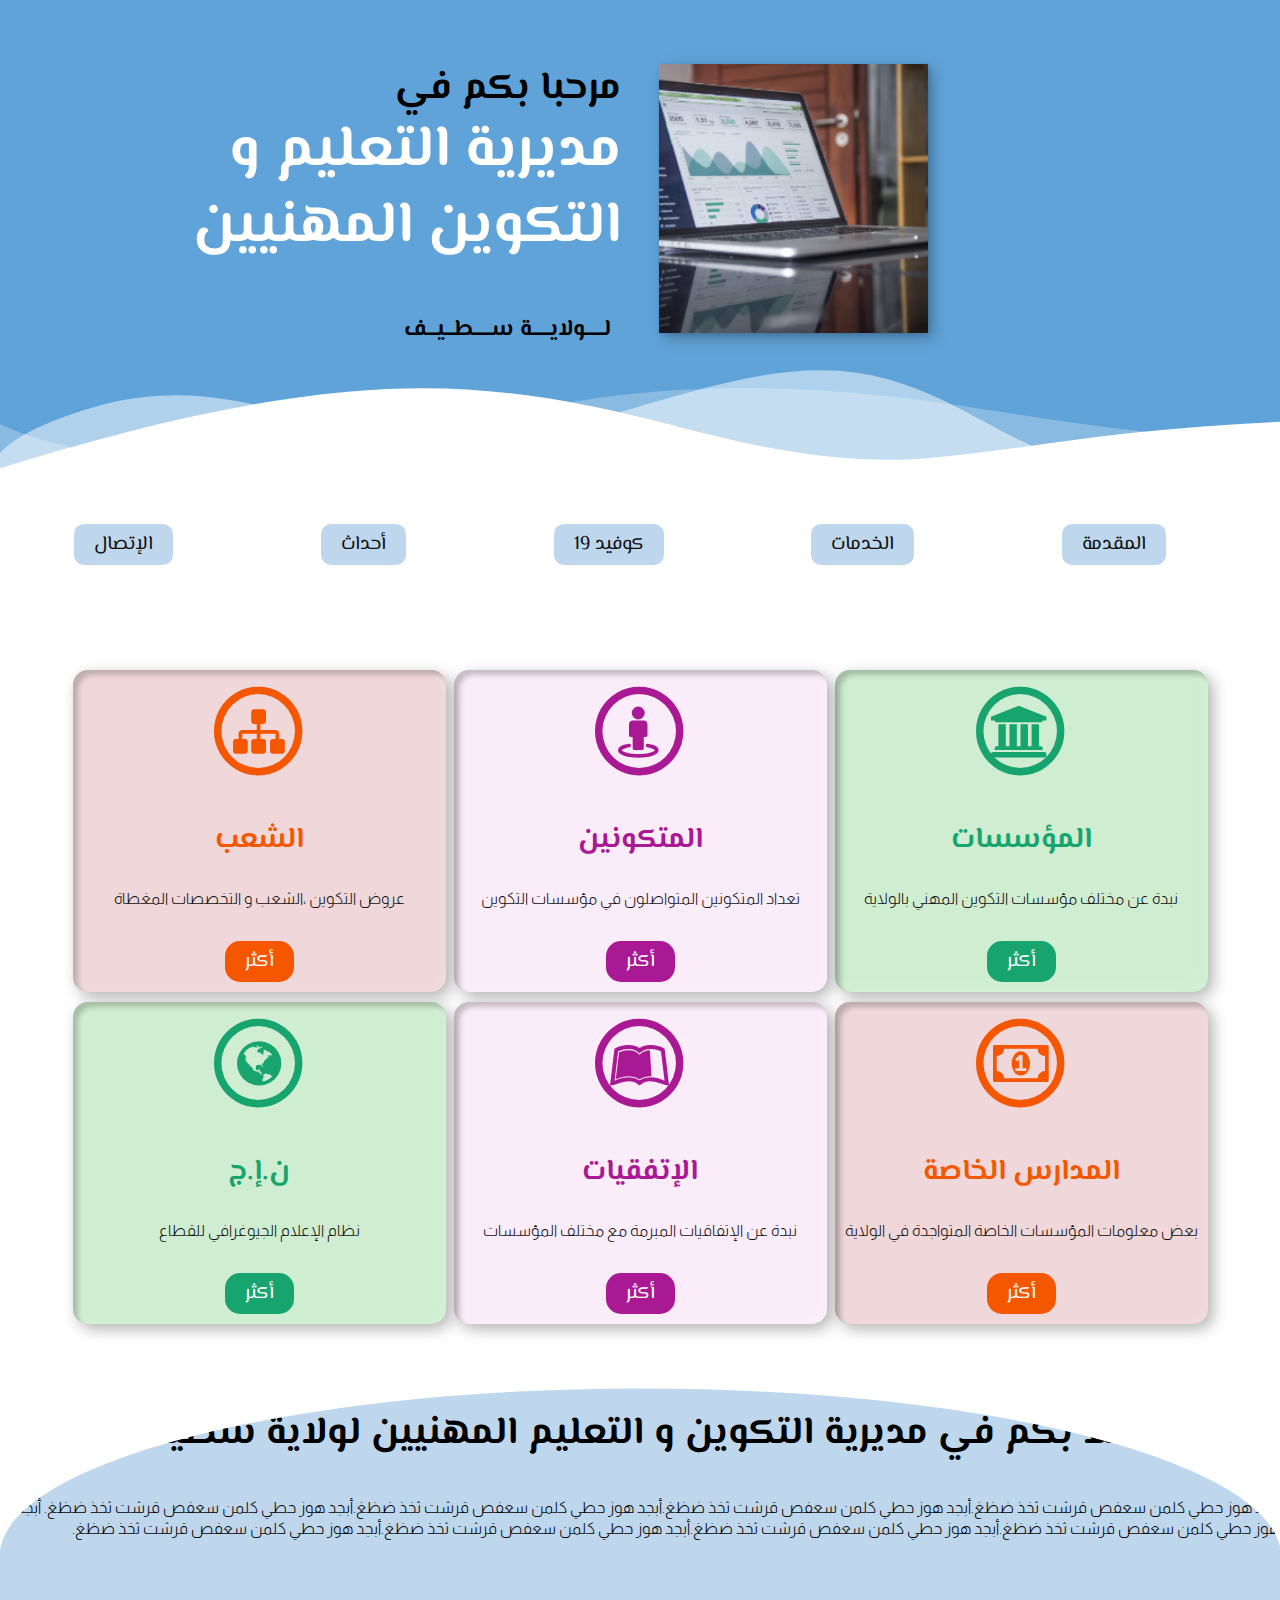
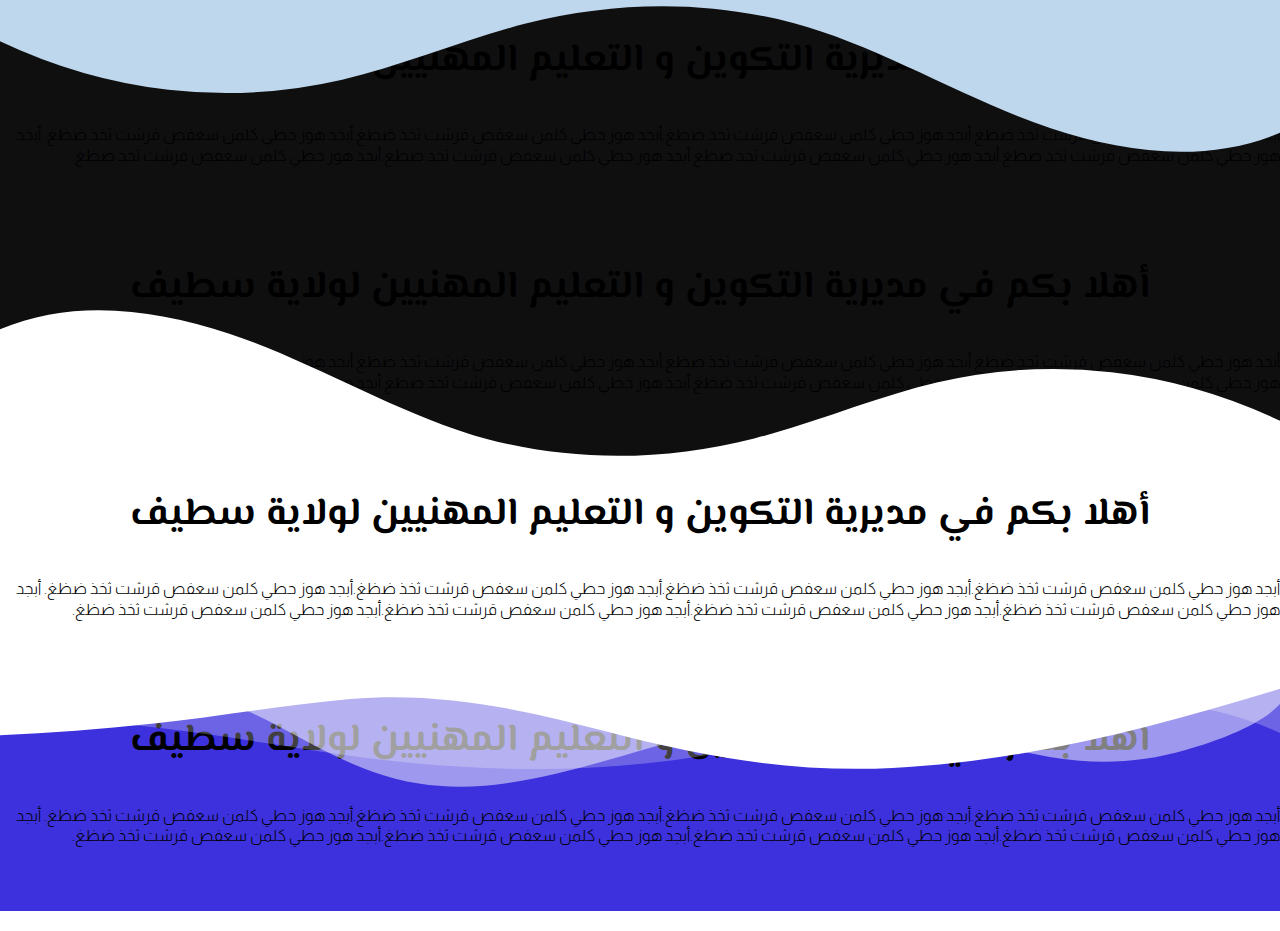
==== commit d85919c2: "add the cards" ====
--- a/index.html
+++ b/index.html
@@ -41,6 +41,84 @@
 					<a href = "#caravane"><li>أحداث</li></a>
 					<a href = "#contact"><li>الإتصال</li></a>	
 				</ul>
+			</div>
+		</div>	
+		
+	</section>
+	<section class= "cards">
+		<div class="grid__container">
+			<div class="item item1 text-center">
+						<h1>
+							<span class="fa-stack fa-lg">
+							<i class="fa fa-circle-thin fa-stack-2x" ></i>
+							<i class="fa fa-institution fa-stack-1x"></i>
+							</span>
+						</h1>
+						<h2>المؤسسات</h2>
+						<h3></h3>
+						<p>نبدة عن مختلف مؤسسات التكوين المهني بالولاية</p>
+						<a href = "#" >أكثر</a>
+					</div>
+			<div class="item item2 text-center">
+						<h1>
+							<span class="fa-stack fa-lg">
+							<i class="fa fa-circle-thin fa-stack-2x"></i>
+							<i class="fa fa-street-view fa-stack-1x"></i>
+							</span>
+						</h1>
+						<h2>المتكونين</h2>
+						<h3></h3>
+						<p>تعداد المتكونين المتواصلون في مؤسسات التكوين</p>
+						<a href = "#" >أكثر</a>
+					</div>
+			<div class="item item3 text-center">
+						<h1>
+							<span class="fa-stack fa-lg">
+							<i class="fa fa-circle-thin fa-stack-2x"></i>
+							<i class="fa fa-sitemap fa-stack-1x"></i>
+							</span>
+						</h1>
+						<h2>الشعب</h2>
+						<h3></h3>
+						<p>عروض التكوين ،الشعب و التخصصات المغطاة</p>
+						<a href = "#" >أكثر</a>
+					</div>
+			<div class="item item4 text-center">
+						<h1>
+							<span class="fa-stack fa-lg">
+							<i class="fa fa-circle-thin fa-stack-2x"></i>
+							<i class="fa fa-money fa-stack-1x"></i>
+							</span>
+						</h1>
+						<h2>المدارس الخاصة</h2>
+						<h3></h3>
+						<p>بعض معلومات المؤسسات الخاصة المتواجدة في الولاية </p>
+						<a href = "#">أكثر</a>
+					</div>
+			<div class="item item5 text-center">
+						<h1>
+							<span class="fa-stack fa-lg">
+							<i class="fa fa-circle-thin fa-stack-2x"></i>
+							<i class="fa fa-leanpub fa-stack-1x"></i>
+							</span>
+						</h1>
+						<h2>الإتفقيات</h2>
+						<h3></h3>
+						<p>نبدة عن الإتفاقيات المبرمة مع مختلف المؤسسات</p>
+						<a href = "#" >أكثر</a>
+						
+					</div>
+			<div class="item item6 text-center">
+						<h1>
+							<span class="fa-stack fa-lg">
+							<i class="fa fa-circle-thin fa-stack-2x"></i>
+							<i class="fa fa-globe fa-stack-1x"></i>
+							</span>
+						</h1>
+						<h2>ن.إ.ج</h2>
+						<h3></h3>
+						<p>نظام الإعلام الجيوغرافي للقطاع</p>
+						<a href = "setif-map.html" target="_blank">أكثر</a>
 			</div>
 		</div>
 	</section>
--- a/style.css
+++ b/style.css
@@ -175,6 +175,86 @@
 		
 }
 /* menu */
+/*Card representation*/
+.cards {
+	align-items : center;
+}
+.grid__container > .item {
+	padding : 10px;
+	/*color : var(--clr-neutral-100);*/
+	margin : 5px 0;
+	box-shadow : var(--bs-accent);
+	border-radius : 15px;
+}
+.item1, .item6 {
+	background-color : #CFEED1;
+}
+.item1 h1, .item1 h2,
+.item6 h1, .item6 h2 {
+	color : #18a46f;
+}
+
+.item a {
+	display : inline-block;
+	padding : 8px 20px;
+	background : #000;
+	margin-top : 15px;
+	border-radius : 15px;
+	text-decoration :none;
+	font-weight : 400;
+	color : #FFF;
+	transition : padding-left, padding-right 0.5s ease;
+}
+
+.item a:hover {
+	padding-left : 40px;
+	padding-right : 40px;
+}
+.item1 a, .item6 a {
+	background-color :  #18a46f;
+}
+.item1 p, .item2 p, .item3 p,
+.item6 p, .item5 p, .item4 p {
+	color : var(--clr-dark);
+}
+
+.item2, .item5 {
+	background-color : #fbecf9;
+}
+.item2 h1, .item2 h2,
+.item5 h1, .item5 h2  {
+	color : #aa1994;
+}
+.item2 a, .item5 a {
+	background-color :  #aa1994;
+}
+.item3, .item4 {
+	background-color : #F0D7D9;
+}
+.item3 h1, .item3 h2,
+.item4 h1, .item4 h2  {
+	color : #f55700;
+}
+.item3 a, .item4 a {
+	background-color :  #f55700;
+}
+@media (min-width : 40em){
+	.grid__container {
+		display : grid;
+		grid-template-columns : repeat(2,1fr);
+		grid-auto-rows : minmax(250px, auto);
+		grid-column-gap : 0.8rem;
+	}
+}
+@media (min-width : 70em){
+	.grid__container {
+		display : grid;
+		grid-template-columns : repeat(3,1fr);
+		grid-auto-rows : minmax(250px, auto);
+		grid-column-gap : 0.5rem;
+	}
+}
+/*card representation*/
 .wave2 {
     position: absolute;
     top: 0;
